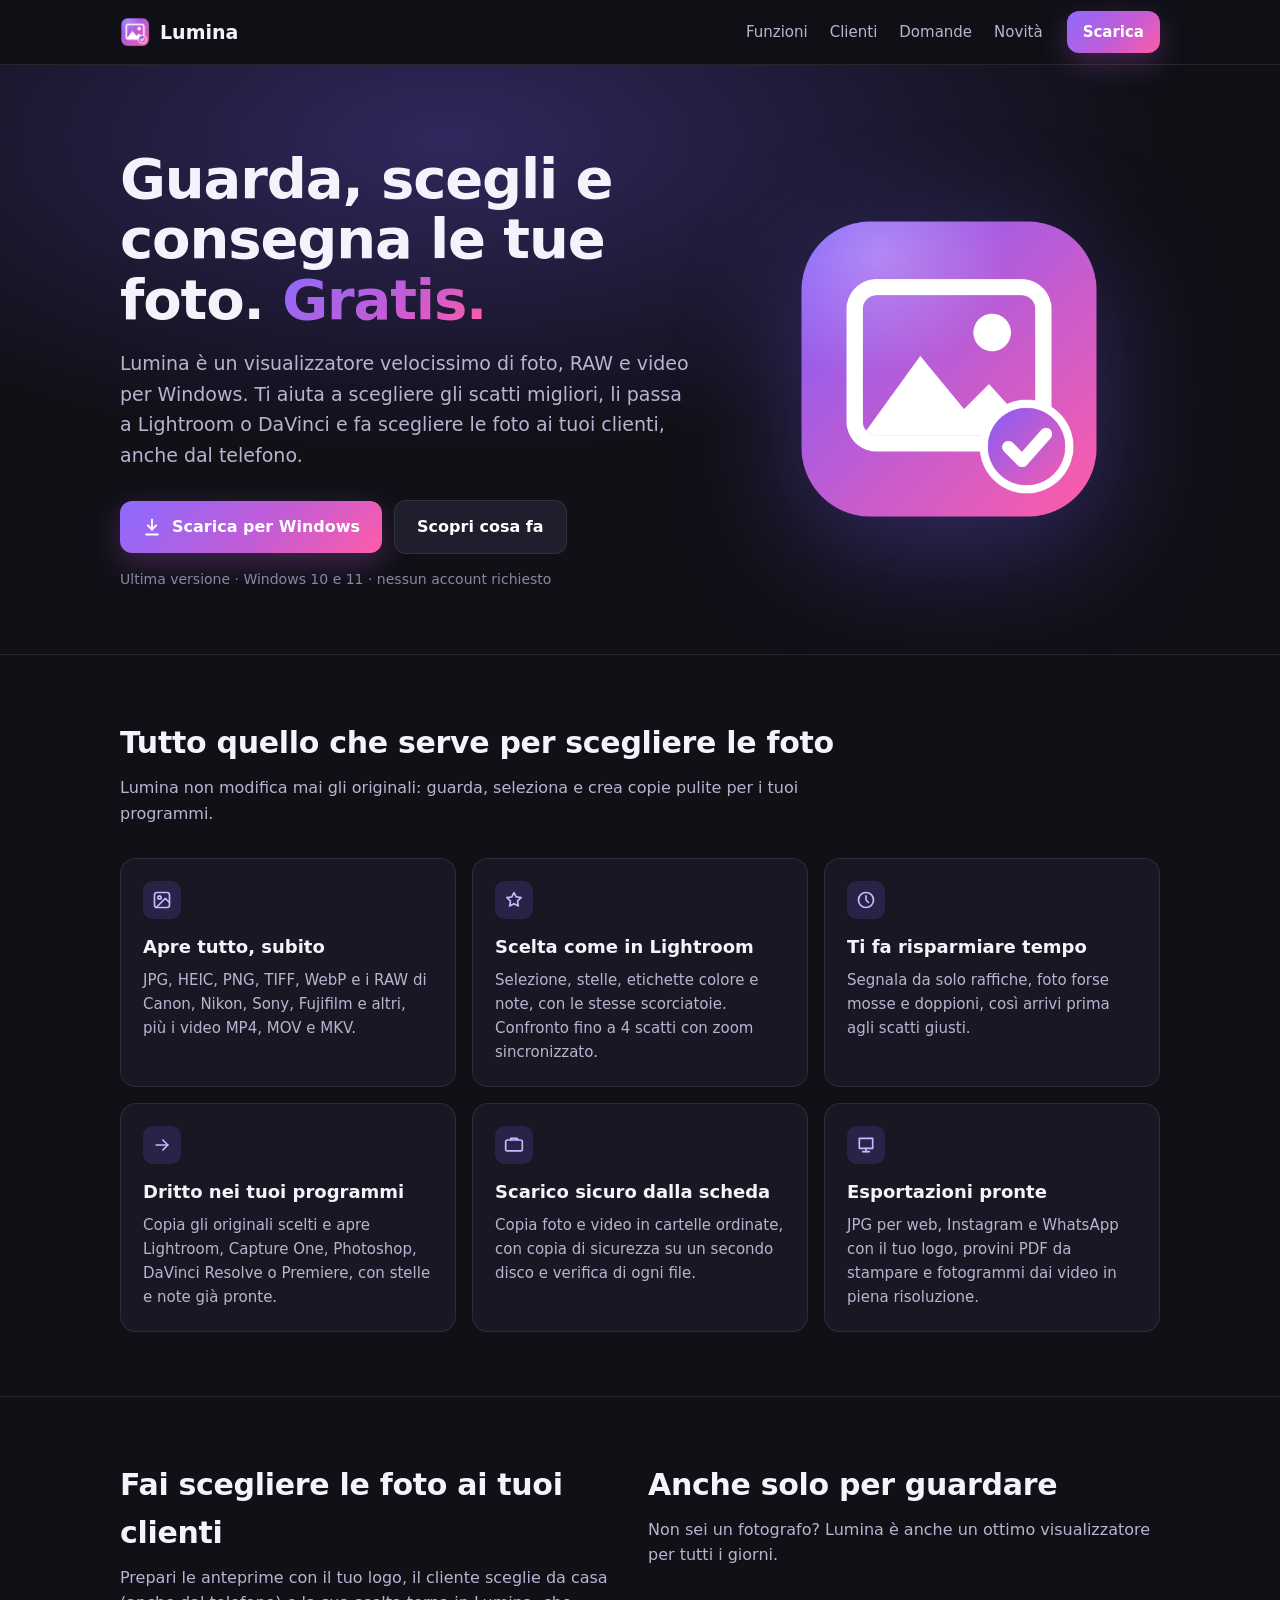
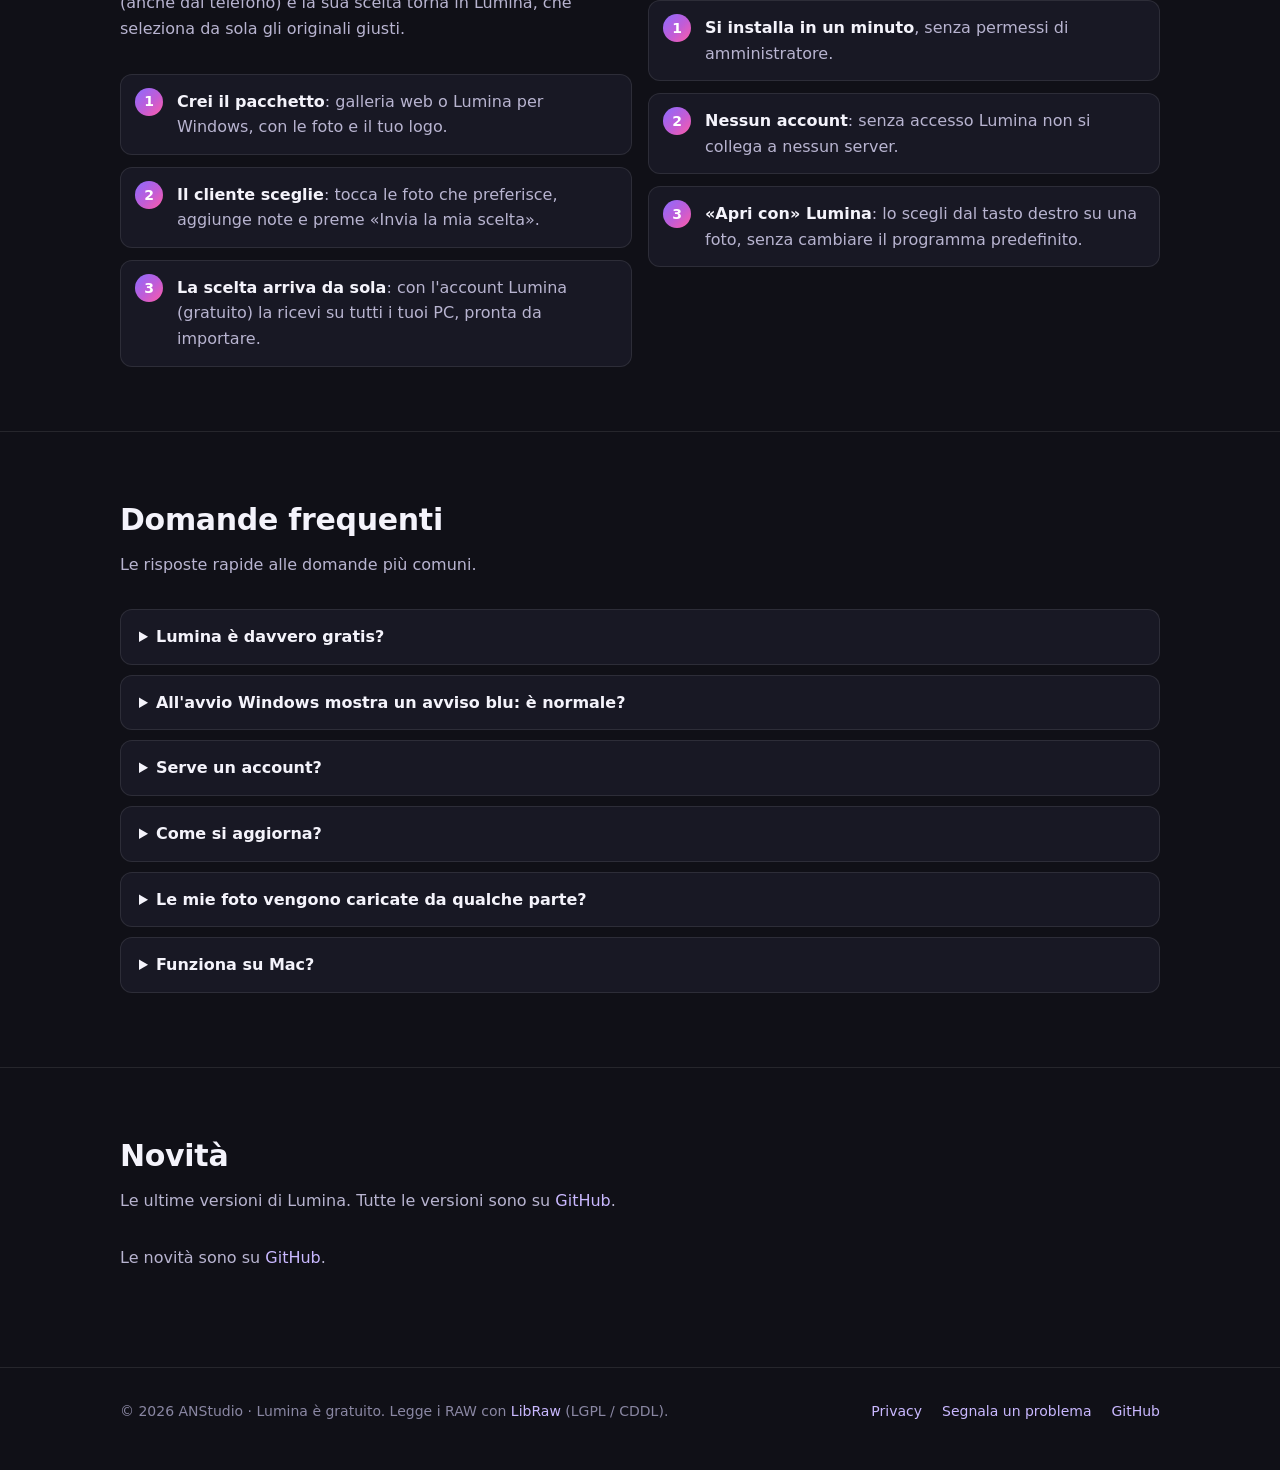
==== index.html @ ca0d3d72 "Sito di Lumina (GitHub Pages) e informativa privacy" ====
<!doctype html>
<html lang="it">
<head>
<meta charset="utf-8">
<meta name="viewport" content="width=device-width, initial-scale=1">
<title>Lumina · visualizzatore e selezione foto gratis per Windows</title>
<meta name="description" content="Lumina è un visualizzatore veloce di foto, RAW e video per Windows. Ti aiuta a scegliere gli scatti, li passa a Lightroom e DaVinci e fa scegliere le foto ai tuoi clienti. Gratis.">
<meta property="og:title" content="Lumina · guarda, scegli e consegna le tue foto">
<meta property="og:description" content="Visualizzatore veloce di foto, RAW e video per Windows, gratis. Pensato per i fotografi.">
<meta property="og:image" content="https://anstudiodev.github.io/Lumina/immagini/icona-256.png">
<link rel="icon" href="immagini/icona-32.png">
<link rel="apple-touch-icon" href="immagini/icona-180.png">
<link rel="stylesheet" href="stile.css">
</head>
<body>

<header class="top">
  <div class="wrap">
    <a class="brand" href="#"><img src="immagini/icona-256.png" alt="">Lumina</a>
    <nav class="menu">
      <a href="#funzioni">Funzioni</a>
      <a href="#clienti">Clienti</a>
      <a href="#domande">Domande</a>
      <a href="#novita">Novità</a>
    </nav>
    <a class="btn pri" href="https://github.com/ANStudioDev/Lumina/releases/latest/download/Lumina-setup.exe" style="padding:9px 16px;font-size:15px">Scarica</a>
  </div>
</header>

<div class="hero">
  <div class="wrap">
    <div>
      <h1>Guarda, scegli e consegna le tue foto. <span>Gratis.</span></h1>
      <p class="lead">Lumina è un visualizzatore velocissimo di foto, RAW e video per Windows. Ti aiuta a scegliere gli scatti migliori, li passa a Lightroom o DaVinci e fa scegliere le foto ai tuoi clienti, anche dal telefono.</p>
      <div class="cta">
        <a class="btn pri" href="https://github.com/ANStudioDev/Lumina/releases/latest/download/Lumina-setup.exe">
          <svg viewBox="0 0 24 24" fill="none" stroke="currentColor" stroke-width="2.2" stroke-linecap="round" stroke-linejoin="round"><path d="M12 3v12"/><path d="m7 10 5 5 5-5"/><path d="M5 21h14"/></svg>
          Scarica per Windows
        </a>
        <a class="btn" href="#funzioni">Scopri cosa fa</a>
      </div>
      <div class="meta"><span id="ver">Ultima versione</span> · Windows 10 e 11 · nessun account richiesto</div>
    </div>
    <div class="art"><img src="immagini/icona.png" alt="Icona di Lumina"></div>
  </div>
</div>

<section id="funzioni">
  <div class="wrap">
    <h2>Tutto quello che serve per scegliere le foto</h2>
    <p class="sub">Lumina non modifica mai gli originali: guarda, seleziona e crea copie pulite per i tuoi programmi.</p>
    <div class="grid">
      <div class="card">
        <div class="ic"><svg viewBox="0 0 24 24" fill="none" stroke-width="2" stroke-linecap="round" stroke-linejoin="round"><rect x="3" y="3" width="18" height="18" rx="3"/><circle cx="9" cy="9" r="2"/><path d="m21 15-5-5L5 21"/></svg></div>
        <h3>Apre tutto, subito</h3>
        <p>JPG, HEIC, PNG, TIFF, WebP e i RAW di Canon, Nikon, Sony, Fujifilm e altri, più i video MP4, MOV e MKV.</p>
      </div>
      <div class="card">
        <div class="ic"><svg viewBox="0 0 24 24" fill="none" stroke-width="2" stroke-linecap="round" stroke-linejoin="round"><path d="m12 3 2.6 5.3 5.9.9-4.3 4.1 1 5.8L12 16.4 6.8 19.1l1-5.8L3.5 9.2l5.9-.9z"/></svg></div>
        <h3>Scelta come in Lightroom</h3>
        <p>Selezione, stelle, etichette colore e note, con le stesse scorciatoie. Confronto fino a 4 scatti con zoom sincronizzato.</p>
      </div>
      <div class="card">
        <div class="ic"><svg viewBox="0 0 24 24" fill="none" stroke-width="2" stroke-linecap="round" stroke-linejoin="round"><circle cx="12" cy="12" r="9"/><path d="M12 7v5l3 3"/></svg></div>
        <h3>Ti fa risparmiare tempo</h3>
        <p>Segnala da solo raffiche, foto forse mosse e doppioni, così arrivi prima agli scatti giusti.</p>
      </div>
      <div class="card">
        <div class="ic"><svg viewBox="0 0 24 24" fill="none" stroke-width="2" stroke-linecap="round" stroke-linejoin="round"><path d="M5 12h14"/><path d="m13 6 6 6-6 6"/></svg></div>
        <h3>Dritto nei tuoi programmi</h3>
        <p>Copia gli originali scelti e apre Lightroom, Capture One, Photoshop, DaVinci Resolve o Premiere, con stelle e note già pronte.</p>
      </div>
      <div class="card">
        <div class="ic"><svg viewBox="0 0 24 24" fill="none" stroke-width="2" stroke-linecap="round" stroke-linejoin="round"><rect x="2" y="6" width="20" height="13" rx="2"/><path d="M8 6V4h8v2"/></svg></div>
        <h3>Scarico sicuro dalla scheda</h3>
        <p>Copia foto e video in cartelle ordinate, con copia di sicurezza su un secondo disco e verifica di ogni file.</p>
      </div>
      <div class="card">
        <div class="ic"><svg viewBox="0 0 24 24" fill="none" stroke-width="2" stroke-linecap="round" stroke-linejoin="round"><path d="M4 4h16v12H4z"/><path d="M8 20h8"/><path d="M12 16v4"/></svg></div>
        <h3>Esportazioni pronte</h3>
        <p>JPG per web, Instagram e WhatsApp con il tuo logo, provini PDF da stampare e fotogrammi dai video in piena risoluzione.</p>
      </div>
    </div>
  </div>
</section>

<section id="clienti">
  <div class="wrap two">
    <div>
      <h2>Fai scegliere le foto ai tuoi clienti</h2>
      <p class="sub">Prepari le anteprime con il tuo logo, il cliente sceglie da casa (anche dal telefono) e la sua scelta torna in Lumina, che seleziona da sola gli originali giusti.</p>
      <ol class="steps">
        <li><b>Crei il pacchetto</b>: galleria web o Lumina per Windows, con le foto e il tuo logo.</li>
        <li><b>Il cliente sceglie</b>: tocca le foto che preferisce, aggiunge note e preme «Invia la mia scelta».</li>
        <li><b>La scelta arriva da sola</b>: con l'account Lumina (gratuito) la ricevi su tutti i tuoi PC, pronta da importare.</li>
      </ol>
    </div>
    <div>
      <h2>Anche solo per guardare</h2>
      <p class="sub">Non sei un fotografo? Lumina è anche un ottimo visualizzatore per tutti i giorni.</p>
      <ol class="steps">
        <li><b>Si installa in un minuto</b>, senza permessi di amministratore.</li>
        <li><b>Nessun account</b>: senza accesso Lumina non si collega a nessun server.</li>
        <li><b>«Apri con» Lumina</b>: lo scegli dal tasto destro su una foto, senza cambiare il programma predefinito.</li>
      </ol>
    </div>
  </div>
</section>

<section id="domande">
  <div class="wrap">
    <h2>Domande frequenti</h2>
    <p class="sub">Le risposte rapide alle domande più comuni.</p>
    <details>
      <summary>Lumina è davvero gratis?</summary>
      <p>Sì, è gratuito, anche l'account per ricevere le scelte dei clienti. Non ci sono pubblicità.</p>
    </details>
    <details>
      <summary>All'avvio Windows mostra un avviso blu: è normale?</summary>
      <p>Sì: Lumina non è ancora firmato con un certificato e Windows avvisa per i programmi nuovi. Clicca «Ulteriori informazioni» e poi «Esegui comunque».</p>
    </details>
    <details>
      <summary>Serve un account?</summary>
      <p>No. L'account Lumina serve solo ai fotografi che vogliono ricevere da sola la scelta dei clienti, anche su più PC. Per guardare e scegliere foto non serve.</p>
    </details>
    <details>
      <summary>Come si aggiorna?</summary>
      <p>Da solo: quando esce una versione nuova Lumina te la propone, la scarica e si riapre aggiornato. Impostazioni e scelte restano come sono.</p>
    </details>
    <details>
      <summary>Le mie foto vengono caricate da qualche parte?</summary>
      <p>No. Le foto restano sul tuo PC. Con l'account viaggiano solo i nomi dei file scelti, le note e il nome del cliente. I dettagli sono nell'<a href="privacy.html">informativa privacy</a>.</p>
    </details>
    <details>
      <summary>Funziona su Mac?</summary>
      <p>Il programma è per Windows 10 e 11. La galleria web che mandi al cliente invece si apre su qualsiasi dispositivo, Mac e telefoni compresi.</p>
    </details>
  </div>
</section>

<section id="novita">
  <div class="wrap">
    <h2>Novità</h2>
    <p class="sub">Le ultime versioni di Lumina. Tutte le versioni sono su <a href="https://github.com/ANStudioDev/Lumina/releases">GitHub</a>.</p>
    <div id="releases"><p class="sub">Carico le novità…</p></div>
  </div>
</section>

<footer>
  <div class="wrap">
    <span>© 2026 ANStudio · Lumina è gratuito. Legge i RAW con <a href="https://www.libraw.org">LibRaw</a> (LGPL / CDDL).</span>
    <div class="links">
      <a href="privacy.html">Privacy</a>
      <a href="https://github.com/ANStudioDev/Lumina/issues">Segnala un problema</a>
      <a href="https://github.com/ANStudioDev/Lumina">GitHub</a>
    </div>
  </div>
</footer>

<script>
// versione e novità lette da GitHub: si aggiornano da sole a ogni nuova versione
(function () {
  function esc(s) { return s.replace(/[&<>"]/g, function (c) { return { "&": "&amp;", "<": "&lt;", ">": "&gt;", '"': "&quot;" }[c]; }); }
  function body(t) {
    t = (t || "").split(/\r?\n---/)[0].trim();   // l'impronta SHA256 in fondo non serve qui
    var out = "", list = false;
    t.split(/\r?\n/).forEach(function (l) {
      if (/^\s*[-*] /.test(l)) { if (!list) { out += "<ul>"; list = true; } out += "<li>" + esc(l.replace(/^\s*[-*] /, "")) + "</li>"; }
      else { if (list) { out += "</ul>"; list = false; } if (l.trim()) out += "<p>" + esc(l) + "</p>"; }
    });
    return out + (list ? "</ul>" : "");
  }
  fetch("https://api.github.com/repos/ANStudioDev/Lumina/releases?per_page=4")
    .then(function (r) { if (!r.ok) throw 0; return r.json(); })
    .then(function (rel) {
      rel = rel.filter(function (x) { return !x.draft && !x.prerelease; });
      if (!rel.length) throw 0;
      document.getElementById("ver").textContent = "Versione " + rel[0].tag_name.replace(/^v/, "");
      document.getElementById("releases").innerHTML = rel.map(function (x, i) {
        var d = new Date(x.published_at).toLocaleDateString("it-IT", { day: "numeric", month: "long", year: "numeric" });
        return '<div class="rel"><h3>' + esc(x.name || x.tag_name) + " <small>" + d + "</small>" + (i === 0 ? ' <span class="badge">ultima</span>' : "") + "</h3>" + body(x.body) + "</div>";
      }).join("");
    })
    .catch(function () {
      document.getElementById("releases").innerHTML = '<p class="sub">Le novità sono su <a href="https://github.com/ANStudioDev/Lumina/releases">GitHub</a>.</p>';
    });
})();
</script>
</body>
</html>
---- stile.css ----
/* Sito di Lumina (GitHub Pages) */
:root {
  --bg: #101017;
  --panel: #181824;
  --panel2: #1e1e2c;
  --line: rgba(255, 255, 255, .09);
  --text: #f4f3fb;
  --soft: #b8b4d0;
  --mute: #8a87a3;
  --violet: #7c5cff;
  --pink: #ff5ca8;
  --grad: linear-gradient(135deg, #8b6bff 0%, #c25cd6 55%, #ff5ca8 100%);
  --radius: 16px;
}
* { box-sizing: border-box; }
html { scroll-behavior: smooth; }
body {
  margin: 0;
  background: var(--bg);
  color: var(--text);
  font: 16px/1.6 "Segoe UI", system-ui, -apple-system, Roboto, Arial, sans-serif;
  -webkit-font-smoothing: antialiased;
}
a { color: #c9b8ff; text-decoration: none; }
a:hover { text-decoration: underline; }
.wrap { max-width: 1080px; margin: 0 auto; padding: 0 20px; }

/* intestazione */
header.top {
  position: sticky; top: 0; z-index: 10;
  background: rgba(16, 16, 23, .82);
  backdrop-filter: blur(10px);
  border-bottom: 1px solid var(--line);
}
header.top .wrap { display: flex; align-items: center; gap: 24px; height: 64px; }
.brand { display: flex; align-items: center; gap: 10px; color: var(--text); font-weight: 650; font-size: 19px; }
.brand:hover { text-decoration: none; }
.brand img { width: 30px; height: 30px; }
nav.menu { margin-left: auto; display: flex; gap: 22px; font-size: 15px; }
nav.menu a { color: var(--soft); }
nav.menu a:hover { color: var(--text); text-decoration: none; }

/* pulsanti */
.btn {
  display: inline-flex; align-items: center; gap: 10px;
  padding: 13px 22px; border-radius: 12px;
  font-weight: 600; font-size: 16px; color: #fff;
  border: 1px solid var(--line); background: var(--panel2);
}
.btn:hover { text-decoration: none; filter: brightness(1.12); }
.btn.pri { background: var(--grad); border: 0; box-shadow: 0 10px 30px rgba(194, 92, 214, .28); }
.btn svg { width: 20px; height: 20px; }

/* apertura */
.hero { padding: 84px 0 64px; position: relative; overflow: hidden; }
.hero::before {
  content: ""; position: absolute; inset: -40% 10% auto -20%; height: 620px;
  background: radial-gradient(closest-side, rgba(124, 92, 255, .30), transparent);
  pointer-events: none;
}
.hero .wrap { position: relative; display: grid; grid-template-columns: 1.15fr .85fr; gap: 48px; align-items: center; }
.hero h1 { font-size: clamp(36px, 5vw, 56px); line-height: 1.08; margin: 0 0 18px; letter-spacing: -.02em; }
.hero h1 span { background: var(--grad); -webkit-background-clip: text; background-clip: text; color: transparent; }
.hero p.lead { font-size: 19px; color: var(--soft); margin: 0 0 30px; max-width: 34em; }
.cta { display: flex; flex-wrap: wrap; gap: 12px; align-items: center; }
.meta { margin-top: 14px; color: var(--mute); font-size: 14px; }
.hero .art { display: flex; justify-content: center; }
.hero .art img { width: min(320px, 70vw); filter: drop-shadow(0 30px 60px rgba(124, 92, 255, .35)); }

/* sezioni */
section { padding: 64px 0; border-top: 1px solid var(--line); }
section h2 { font-size: 30px; margin: 0 0 8px; letter-spacing: -.01em; }
section p.sub { color: var(--soft); margin: 0 0 32px; max-width: 46em; }
.grid { display: grid; grid-template-columns: repeat(3, 1fr); gap: 16px; }
.card { background: var(--panel); border: 1px solid var(--line); border-radius: var(--radius); padding: 22px; }
.card h3 { margin: 0 0 6px; font-size: 18px; }
.card p { margin: 0; color: var(--soft); font-size: 15px; }
.card .ic { width: 38px; height: 38px; border-radius: 10px; background: rgba(124, 92, 255, .16); display: grid; place-items: center; margin-bottom: 14px; }
.card .ic svg { width: 20px; height: 20px; stroke: #c9b8ff; }

.two { display: grid; grid-template-columns: 1fr 1fr; gap: 16px; }
.steps { counter-reset: s; list-style: none; padding: 0; margin: 0; display: grid; gap: 12px; }
.steps li { counter-increment: s; background: var(--panel); border: 1px solid var(--line); border-radius: 12px; padding: 14px 16px 14px 56px; position: relative; color: var(--soft); }
.steps li b { color: var(--text); }
.steps li::before {
  content: counter(s); position: absolute; left: 14px; top: 13px;
  width: 28px; height: 28px; border-radius: 50%; background: var(--grad);
  display: grid; place-items: center; font-weight: 700; color: #fff; font-size: 14px;
}

/* domande */
details { background: var(--panel); border: 1px solid var(--line); border-radius: 12px; padding: 14px 18px; margin-bottom: 10px; }
details summary { cursor: pointer; font-weight: 600; }
details p { color: var(--soft); margin: 10px 0 2px; }

/* novità */
.rel { background: var(--panel); border: 1px solid var(--line); border-radius: 12px; padding: 18px 20px; margin-bottom: 12px; }
.rel h3 { margin: 0; font-size: 18px; display: flex; gap: 12px; align-items: baseline; flex-wrap: wrap; }
.rel h3 small { color: var(--mute); font-weight: 400; font-size: 14px; }
.rel .badge { font-size: 12px; padding: 2px 8px; border-radius: 99px; background: rgba(124, 92, 255, .2); color: #d9ccff; }
.rel ul { margin: 10px 0 0; padding-left: 20px; color: var(--soft); }
.rel p { margin: 10px 0 0; color: var(--soft); }

/* pagine di testo (privacy) */
.doc { max-width: 780px; padding: 56px 20px 80px; }
.doc h1 { font-size: 36px; margin: 0 0 6px; }
.doc h2 { font-size: 22px; margin: 36px 0 8px; }
.doc p, .doc li { color: var(--soft); }
.doc table { width: 100%; border-collapse: collapse; margin: 12px 0; font-size: 15px; }
.doc th, .doc td { border: 1px solid var(--line); padding: 10px 12px; text-align: left; vertical-align: top; }
.doc th { background: var(--panel2); color: var(--text); }
.doc td { color: var(--soft); }
.note { background: rgba(255, 176, 32, .1); border: 1px solid rgba(255, 176, 32, .35); color: #ffe2a8; border-radius: 12px; padding: 12px 16px; }

/* piè di pagina */
footer { border-top: 1px solid var(--line); padding: 32px 0 48px; color: var(--mute); font-size: 14px; }
footer .wrap { display: flex; flex-wrap: wrap; gap: 14px 28px; align-items: center; }
footer .links { display: flex; gap: 20px; flex-wrap: wrap; margin-left: auto; }

@media (max-width: 860px) {
  .hero .wrap { grid-template-columns: 1fr; }
  .hero .art { order: -1; }
  .hero .art img { width: 160px; }
  .grid { grid-template-columns: 1fr 1fr; }
  .two { grid-template-columns: 1fr; }
  nav.menu { display: none; }
  header.top .btn { margin-left: auto; }
}
@media (max-width: 560px) {
  .grid { grid-template-columns: 1fr; }
  .hero { padding-top: 48px; }
}
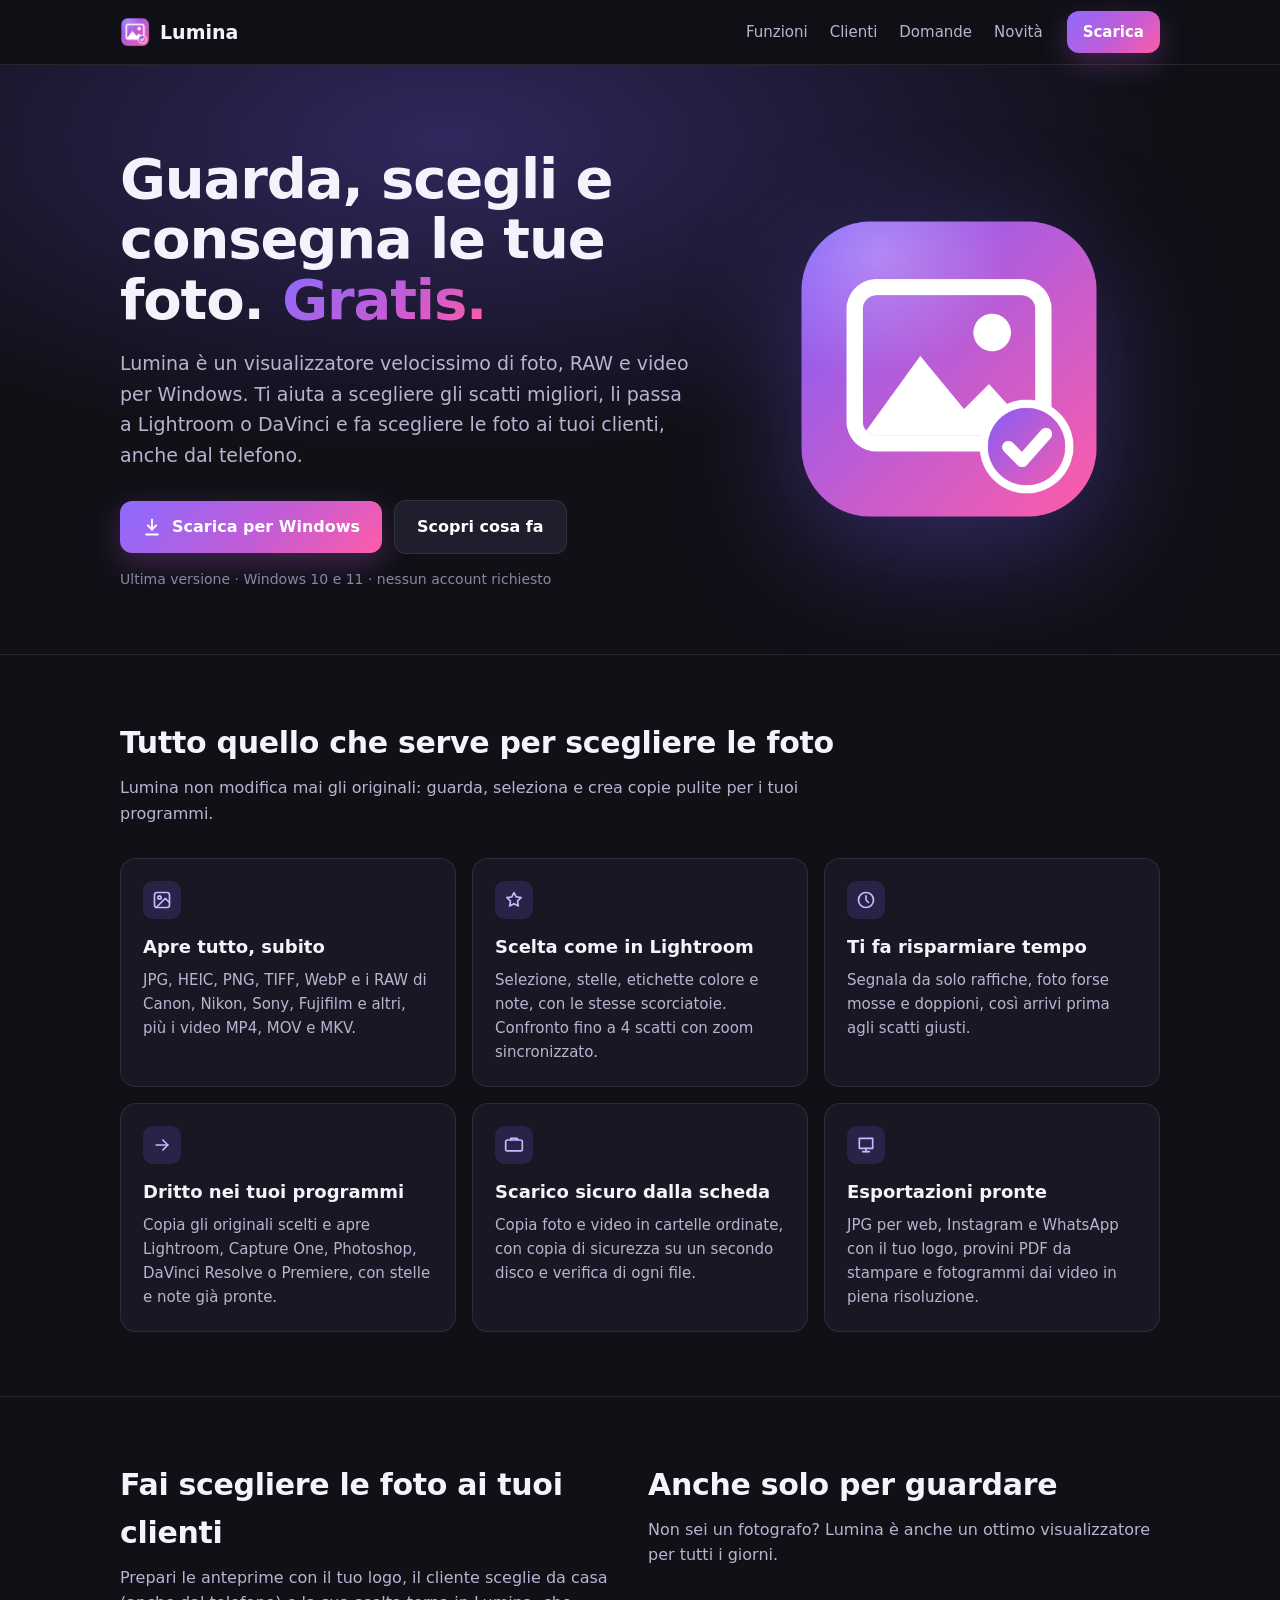
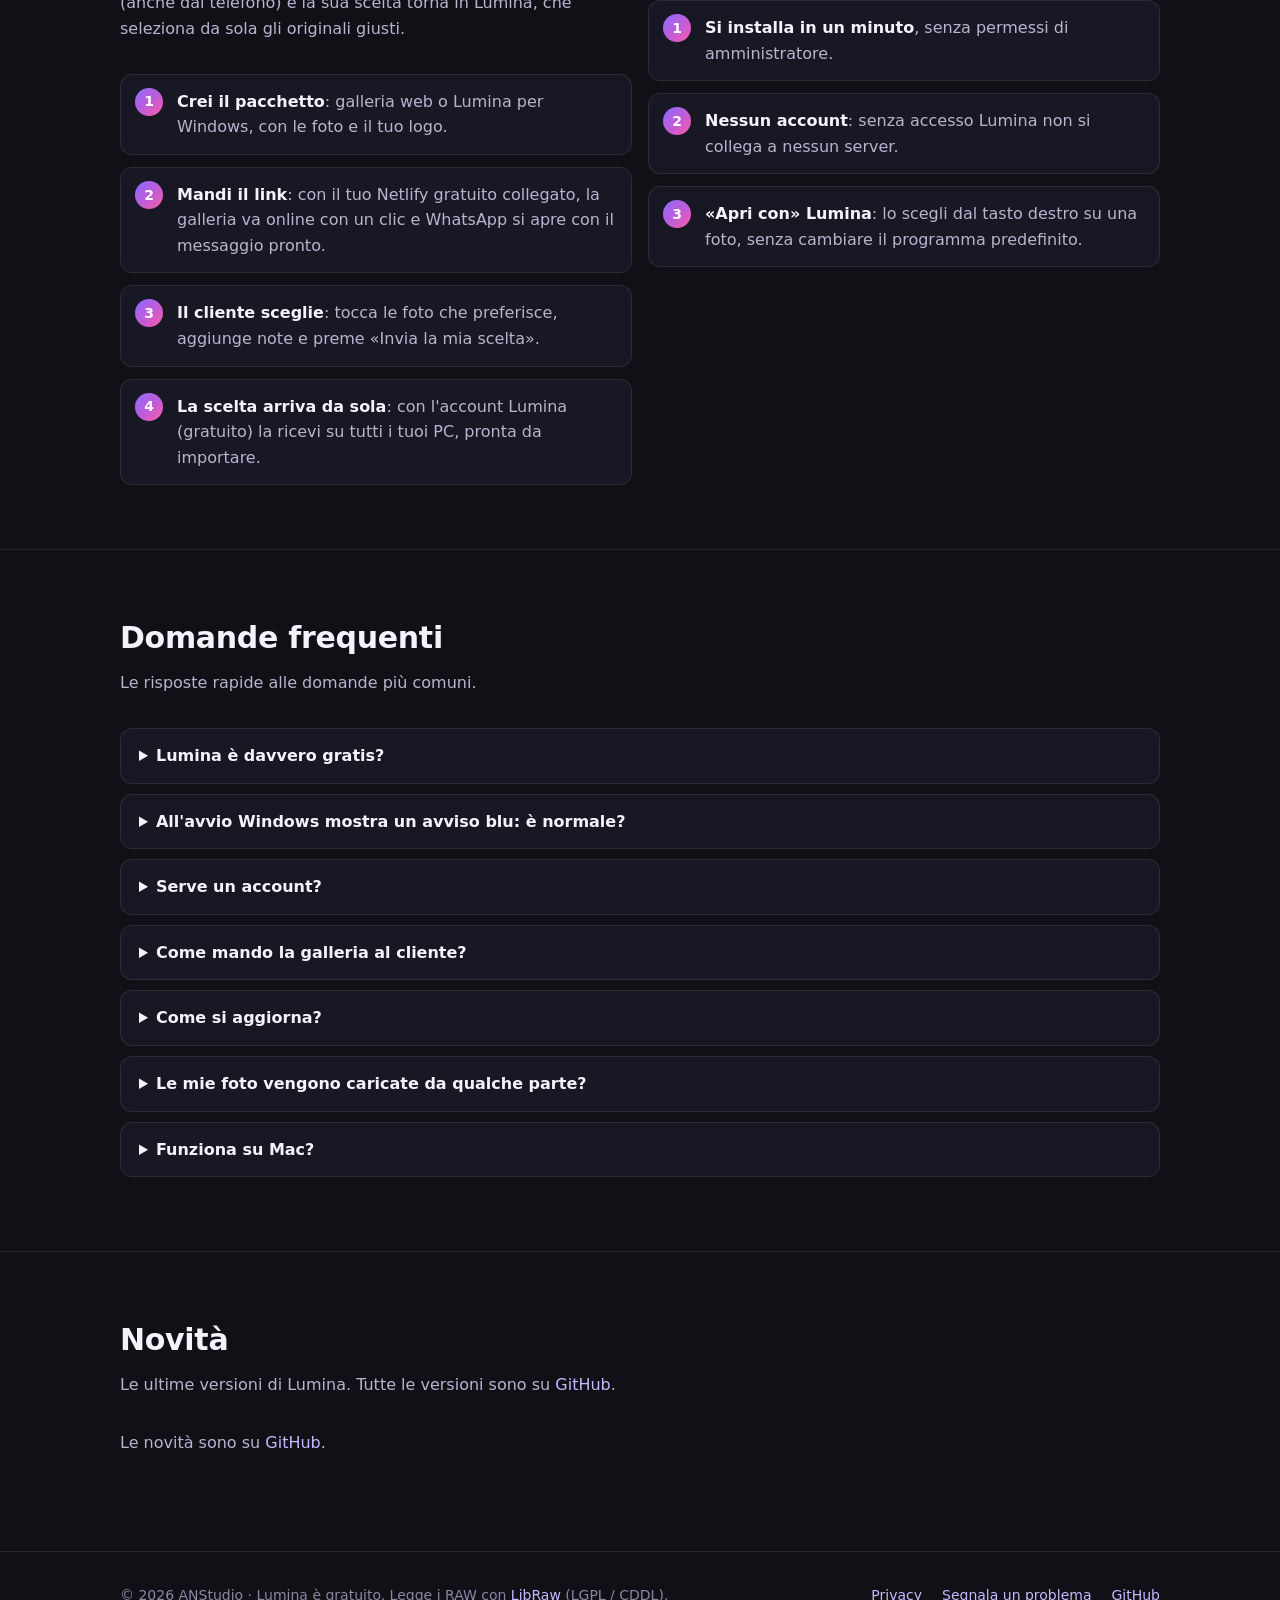
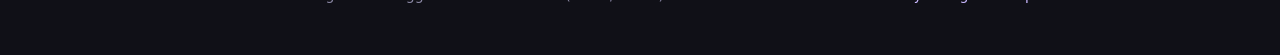
==== commit 8ccc0edd: "Sito: galleria online con Netlify" ====
--- a/index.html
+++ b/index.html
@@ -91,6 +91,7 @@
       <p class="sub">Prepari le anteprime con il tuo logo, il cliente sceglie da casa (anche dal telefono) e la sua scelta torna in Lumina, che seleziona da sola gli originali giusti.</p>
       <ol class="steps">
         <li><b>Crei il pacchetto</b>: galleria web o Lumina per Windows, con le foto e il tuo logo.</li>
+        <li><b>Mandi il link</b>: con il tuo Netlify gratuito collegato, la galleria va online con un clic e WhatsApp si apre con il messaggio pronto.</li>
         <li><b>Il cliente sceglie</b>: tocca le foto che preferisce, aggiunge note e preme «Invia la mia scelta».</li>
         <li><b>La scelta arriva da sola</b>: con l'account Lumina (gratuito) la ricevi su tutti i tuoi PC, pronta da importare.</li>
       </ol>
@@ -122,6 +123,10 @@
     <details>
       <summary>Serve un account?</summary>
       <p>No. L'account Lumina serve solo ai fotografi che vogliono ricevere da sola la scelta dei clienti, anche su più PC. Per guardare e scegliere foto non serve.</p>
+    </details>
+    <details>
+      <summary>Come mando la galleria al cliente?</summary>
+      <p>Collega una volta il tuo account Netlify gratuito (Impostazioni › Galleria online): quando crei una galleria web, Lumina la mette online e ti dà il link da mandare su WhatsApp o per email. La galleria si cancella da sola qualche giorno dopo la scelta del cliente, o quando premi «Chiudi galleria». Le foto vanno sul tuo Netlify, non su server di Lumina.</p>
     </details>
     <details>
       <summary>Come si aggiorna?</summary>
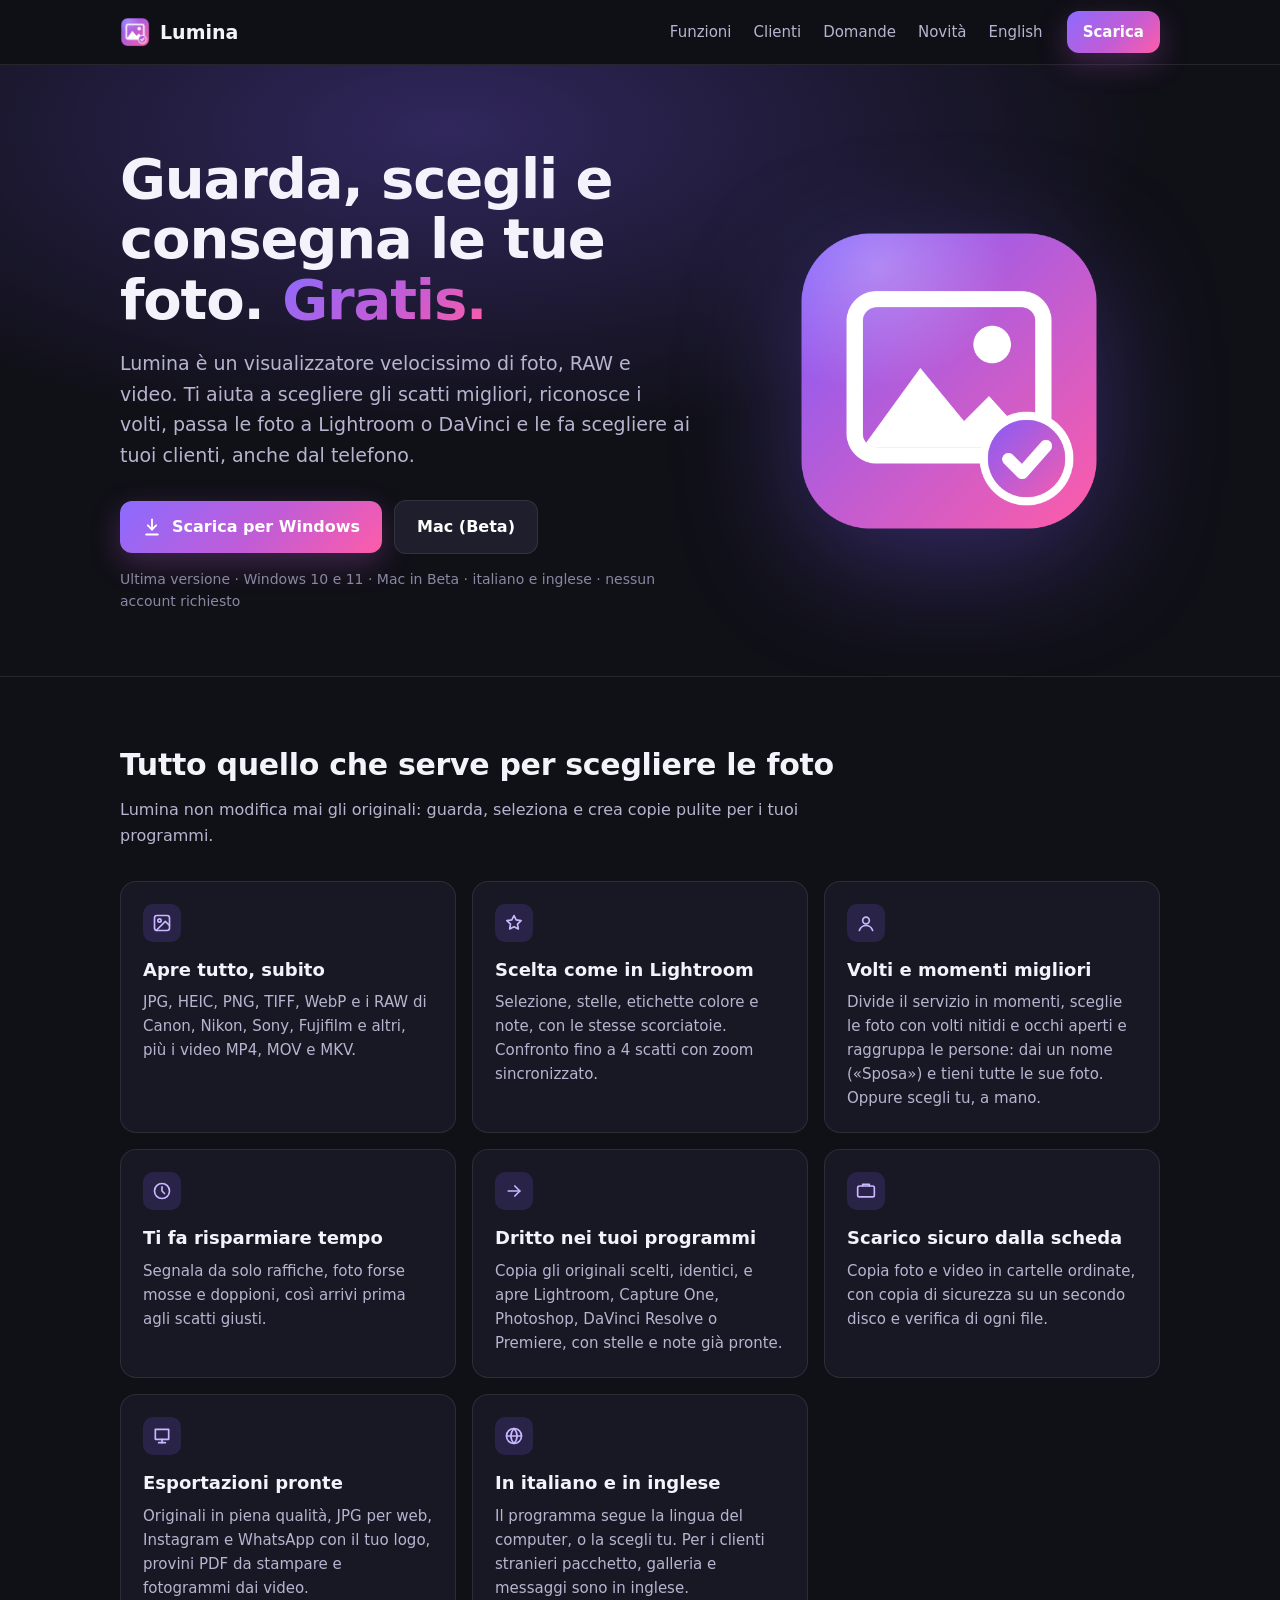
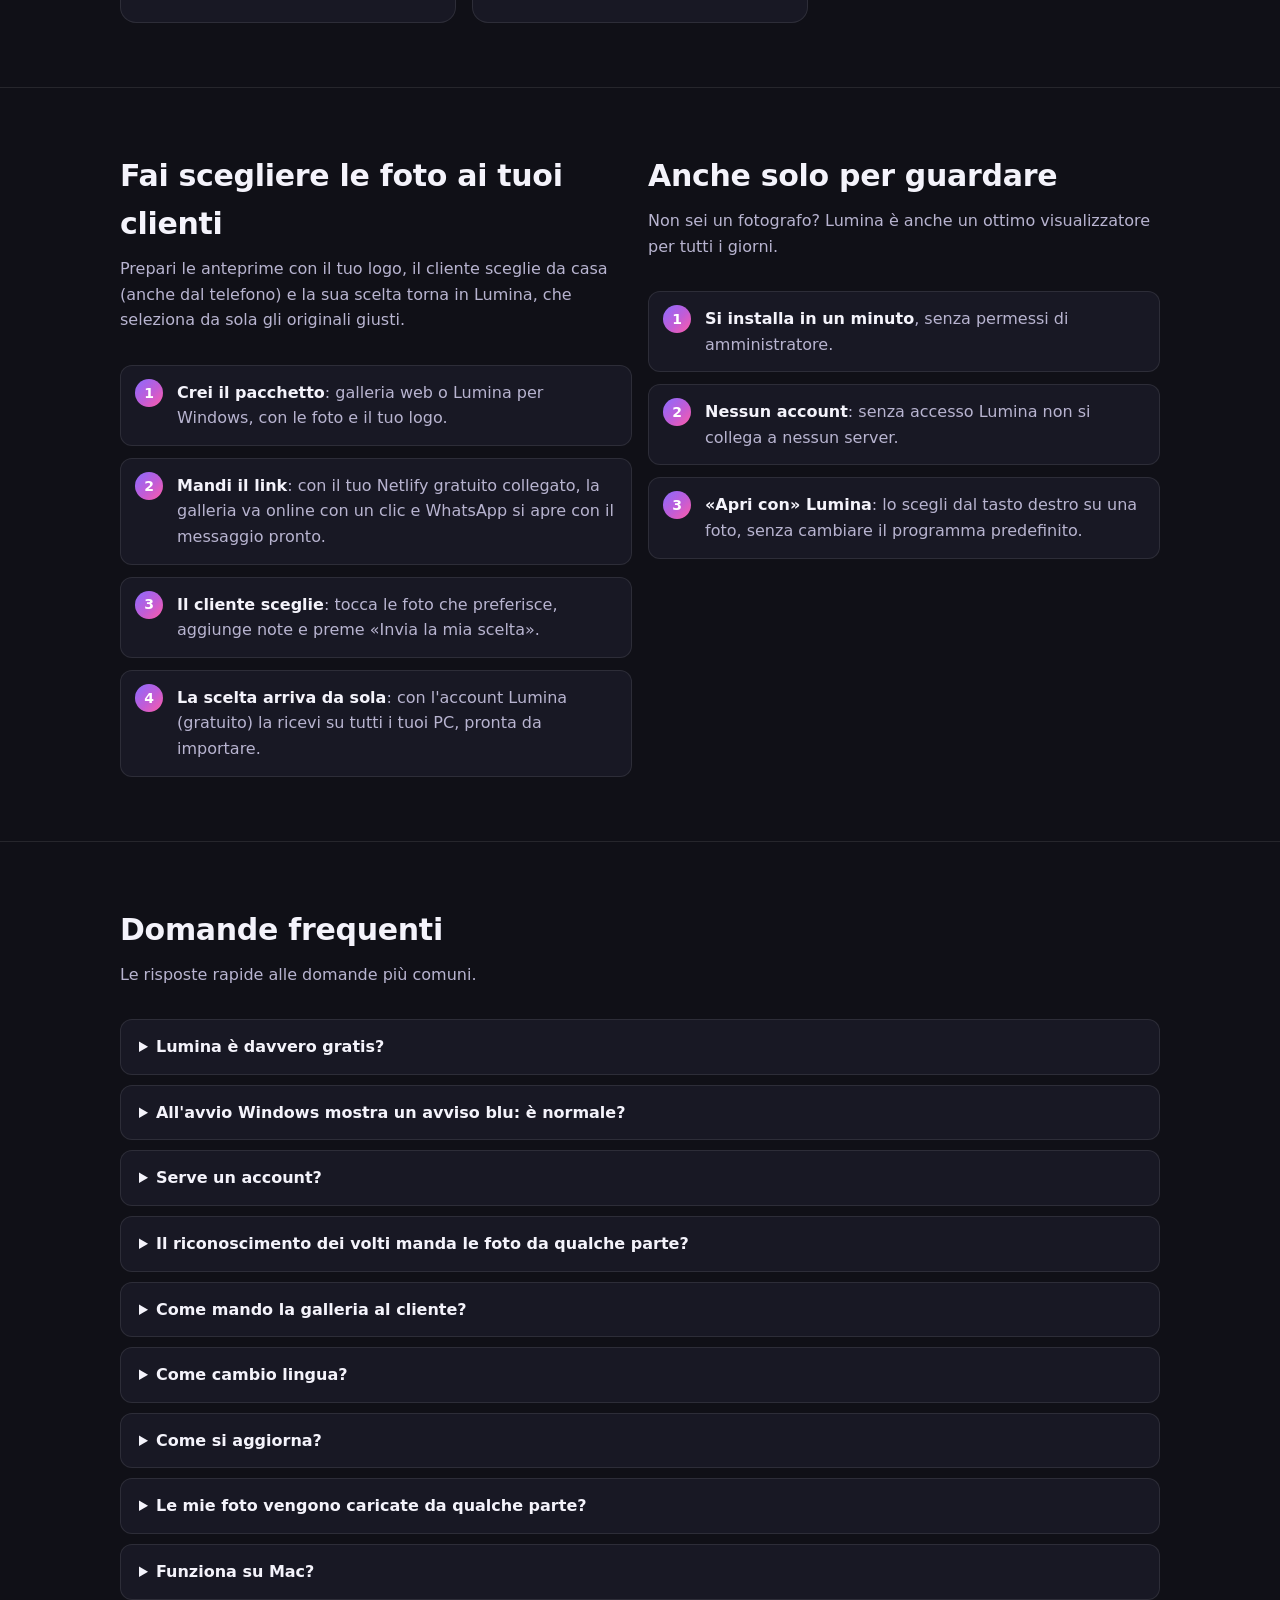
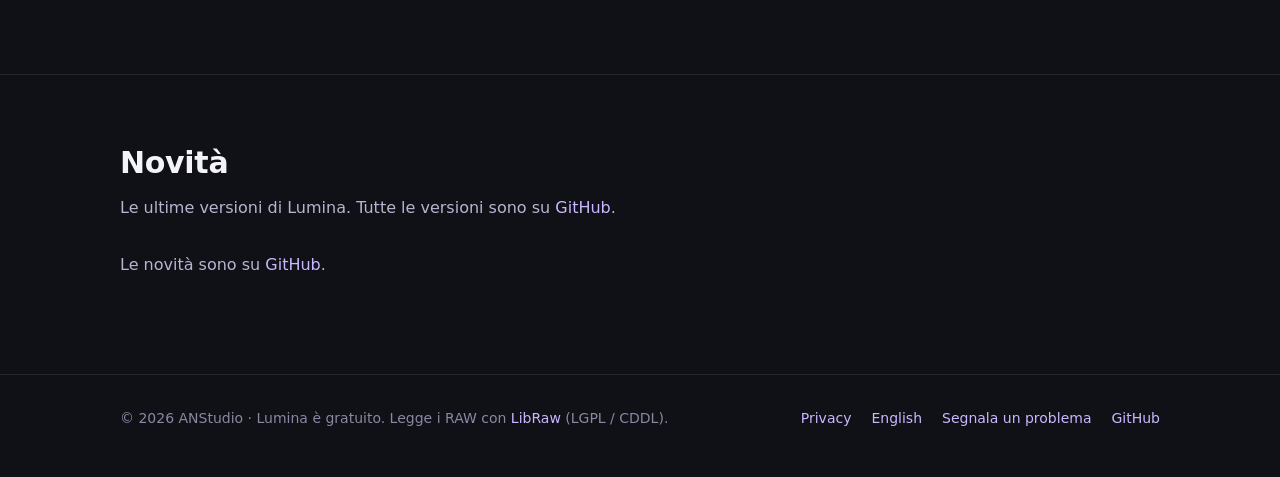
==== commit 7b0a495f: "Sito in italiano e inglese, Lumina per Mac in Beta, volti e scelta a mano Co-Authored-By: Claude Opu" ====
--- a/index.html
+++ b/index.html
@@ -3,11 +3,13 @@
 <head>
 <meta charset="utf-8">
 <meta name="viewport" content="width=device-width, initial-scale=1">
-<title>Lumina · visualizzatore e selezione foto gratis per Windows</title>
-<meta name="description" content="Lumina è un visualizzatore veloce di foto, RAW e video per Windows. Ti aiuta a scegliere gli scatti, li passa a Lightroom e DaVinci e fa scegliere le foto ai tuoi clienti. Gratis.">
+<title>Lumina · visualizzatore e selezione foto gratis per Windows e Mac</title>
+<meta name="description" content="Lumina è un visualizzatore veloce di foto, RAW e video per Windows (e Mac in Beta). Ti aiuta a scegliere gli scatti, riconosce i volti, li passa a Lightroom e DaVinci e fa scegliere le foto ai tuoi clienti. Gratis.">
 <meta property="og:title" content="Lumina · guarda, scegli e consegna le tue foto">
-<meta property="og:description" content="Visualizzatore veloce di foto, RAW e video per Windows, gratis. Pensato per i fotografi.">
+<meta property="og:description" content="Visualizzatore veloce di foto, RAW e video per Windows e Mac, gratis. Pensato per i fotografi.">
 <meta property="og:image" content="https://anstudiodev.github.io/Lumina/immagini/icona-256.png">
+<link rel="alternate" hreflang="it" href="https://anstudiodev.github.io/Lumina/">
+<link rel="alternate" hreflang="en" href="https://anstudiodev.github.io/Lumina/en.html">
 <link rel="icon" href="immagini/icona-32.png">
 <link rel="apple-touch-icon" href="immagini/icona-180.png">
 <link rel="stylesheet" href="stile.css">
@@ -22,6 +24,7 @@
       <a href="#clienti">Clienti</a>
       <a href="#domande">Domande</a>
       <a href="#novita">Novità</a>
+      <a href="en.html" lang="en" hreflang="en">English</a>
     </nav>
     <a class="btn pri" href="https://github.com/ANStudioDev/Lumina/releases/latest/download/Lumina-setup.exe" style="padding:9px 16px;font-size:15px">Scarica</a>
   </div>
@@ -31,15 +34,15 @@
   <div class="wrap">
     <div>
       <h1>Guarda, scegli e consegna le tue foto. <span>Gratis.</span></h1>
-      <p class="lead">Lumina è un visualizzatore velocissimo di foto, RAW e video per Windows. Ti aiuta a scegliere gli scatti migliori, li passa a Lightroom o DaVinci e fa scegliere le foto ai tuoi clienti, anche dal telefono.</p>
+      <p class="lead">Lumina è un visualizzatore velocissimo di foto, RAW e video. Ti aiuta a scegliere gli scatti migliori, riconosce i volti, passa le foto a Lightroom o DaVinci e le fa scegliere ai tuoi clienti, anche dal telefono.</p>
       <div class="cta">
         <a class="btn pri" href="https://github.com/ANStudioDev/Lumina/releases/latest/download/Lumina-setup.exe">
           <svg viewBox="0 0 24 24" fill="none" stroke="currentColor" stroke-width="2.2" stroke-linecap="round" stroke-linejoin="round"><path d="M12 3v12"/><path d="m7 10 5 5 5-5"/><path d="M5 21h14"/></svg>
           Scarica per Windows
         </a>
-        <a class="btn" href="#funzioni">Scopri cosa fa</a>
+        <a class="btn" id="macdl" href="https://github.com/ANStudioDev/Lumina/releases">Mac (Beta)</a>
       </div>
-      <div class="meta"><span id="ver">Ultima versione</span> · Windows 10 e 11 · nessun account richiesto</div>
+      <div class="meta"><span id="ver">Ultima versione</span> · Windows 10 e 11 · Mac in Beta · italiano e inglese · nessun account richiesto</div>
     </div>
     <div class="art"><img src="immagini/icona.png" alt="Icona di Lumina"></div>
   </div>
@@ -61,6 +64,11 @@
         <p>Selezione, stelle, etichette colore e note, con le stesse scorciatoie. Confronto fino a 4 scatti con zoom sincronizzato.</p>
       </div>
       <div class="card">
+        <div class="ic"><svg viewBox="0 0 24 24" fill="none" stroke-width="2" stroke-linecap="round" stroke-linejoin="round"><circle cx="12" cy="9" r="4"/><path d="M4 21c1.5-4 4.5-6 8-6s6.5 2 8 6"/></svg></div>
+        <h3>Volti e momenti migliori</h3>
+        <p>Divide il servizio in momenti, sceglie le foto con volti nitidi e occhi aperti e raggruppa le persone: dai un nome («Sposa») e tieni tutte le sue foto. Oppure scegli tu, a mano.</p>
+      </div>
+      <div class="card">
         <div class="ic"><svg viewBox="0 0 24 24" fill="none" stroke-width="2" stroke-linecap="round" stroke-linejoin="round"><circle cx="12" cy="12" r="9"/><path d="M12 7v5l3 3"/></svg></div>
         <h3>Ti fa risparmiare tempo</h3>
         <p>Segnala da solo raffiche, foto forse mosse e doppioni, così arrivi prima agli scatti giusti.</p>
@@ -68,7 +76,7 @@
       <div class="card">
         <div class="ic"><svg viewBox="0 0 24 24" fill="none" stroke-width="2" stroke-linecap="round" stroke-linejoin="round"><path d="M5 12h14"/><path d="m13 6 6 6-6 6"/></svg></div>
         <h3>Dritto nei tuoi programmi</h3>
-        <p>Copia gli originali scelti e apre Lightroom, Capture One, Photoshop, DaVinci Resolve o Premiere, con stelle e note già pronte.</p>
+        <p>Copia gli originali scelti, identici, e apre Lightroom, Capture One, Photoshop, DaVinci Resolve o Premiere, con stelle e note già pronte.</p>
       </div>
       <div class="card">
         <div class="ic"><svg viewBox="0 0 24 24" fill="none" stroke-width="2" stroke-linecap="round" stroke-linejoin="round"><rect x="2" y="6" width="20" height="13" rx="2"/><path d="M8 6V4h8v2"/></svg></div>
@@ -78,7 +86,12 @@
       <div class="card">
         <div class="ic"><svg viewBox="0 0 24 24" fill="none" stroke-width="2" stroke-linecap="round" stroke-linejoin="round"><path d="M4 4h16v12H4z"/><path d="M8 20h8"/><path d="M12 16v4"/></svg></div>
         <h3>Esportazioni pronte</h3>
-        <p>JPG per web, Instagram e WhatsApp con il tuo logo, provini PDF da stampare e fotogrammi dai video in piena risoluzione.</p>
+        <p>Originali in piena qualità, JPG per web, Instagram e WhatsApp con il tuo logo, provini PDF da stampare e fotogrammi dai video.</p>
+      </div>
+      <div class="card">
+        <div class="ic"><svg viewBox="0 0 24 24" fill="none" stroke-width="2" stroke-linecap="round" stroke-linejoin="round"><circle cx="12" cy="12" r="9"/><path d="M3 12h18"/><path d="M12 3c2.5 2.7 3.7 5.7 3.7 9s-1.2 6.3-3.7 9c-2.5-2.7-3.7-5.7-3.7-9S9.5 5.7 12 3z"/></svg></div>
+        <h3>In italiano e in inglese</h3>
+        <p>Il programma segue la lingua del computer, o la scegli tu. Per i clienti stranieri pacchetto, galleria e messaggi sono in inglese.</p>
       </div>
     </div>
   </div>
@@ -125,8 +138,16 @@
       <p>No. L'account Lumina serve solo ai fotografi che vogliono ricevere da sola la scelta dei clienti, anche su più PC. Per guardare e scegliere foto non serve.</p>
     </details>
     <details>
+      <summary>Il riconoscimento dei volti manda le foto da qualche parte?</summary>
+      <p>No. I volti vengono analizzati sul tuo computer, senza internet. I nomi che dai alle persone restano nella cartella dei dati di Lumina.</p>
+    </details>
+    <details>
       <summary>Come mando la galleria al cliente?</summary>
       <p>Collega una volta il tuo account Netlify gratuito (Impostazioni › Galleria online): quando crei una galleria web, Lumina la mette online e ti dà il link da mandare su WhatsApp o per email. La galleria si cancella da sola qualche giorno dopo la scelta del cliente, o quando premi «Chiudi galleria». Le foto vanno sul tuo Netlify, non su server di Lumina.</p>
+    </details>
+    <details>
+      <summary>Come cambio lingua?</summary>
+      <p>Impostazioni › Informazioni › Lingua: Automatica (segue il computer), Italiano o English. Per un cliente straniero attiva «Cliente straniero» in Impostazioni › Pacchetto cliente.</p>
     </details>
     <details>
       <summary>Come si aggiorna?</summary>
@@ -138,7 +159,7 @@
     </details>
     <details>
       <summary>Funziona su Mac?</summary>
-      <p>Il programma è per Windows 10 e 11. La galleria web che mandi al cliente invece si apre su qualsiasi dispositivo, Mac e telefoni compresi.</p>
+      <p>Sì, in Beta: Lumina per Mac (Apple Silicon e Intel, macOS 13 o più recente) ha già visualizzatore, scelta, momenti con i volti ed esportazioni. Pacchetto cliente, account e scarico dalla scheda arriveranno. Alla prima apertura macOS avvisa perché l'app non è firmata da Apple: tasto destro sull'app › Apri. La galleria web che mandi al cliente si apre su qualsiasi dispositivo.</p>
     </details>
   </div>
 </section>
@@ -156,40 +177,14 @@
     <span>© 2026 ANStudio · Lumina è gratuito. Legge i RAW con <a href="https://www.libraw.org">LibRaw</a> (LGPL / CDDL).</span>
     <div class="links">
       <a href="privacy.html">Privacy</a>
+      <a href="en.html" lang="en">English</a>
       <a href="https://github.com/ANStudioDev/Lumina/issues">Segnala un problema</a>
       <a href="https://github.com/ANStudioDev/Lumina">GitHub</a>
     </div>
   </div>
 </footer>
 
-<script>
-// versione e novità lette da GitHub: si aggiornano da sole a ogni nuova versione
-(function () {
-  function esc(s) { return s.replace(/[&<>"]/g, function (c) { return { "&": "&amp;", "<": "&lt;", ">": "&gt;", '"': "&quot;" }[c]; }); }
-  function body(t) {
-    t = (t || "").split(/\r?\n---/)[0].trim();   // l'impronta SHA256 in fondo non serve qui
-    var out = "", list = false;
-    t.split(/\r?\n/).forEach(function (l) {
-      if (/^\s*[-*] /.test(l)) { if (!list) { out += "<ul>"; list = true; } out += "<li>" + esc(l.replace(/^\s*[-*] /, "")) + "</li>"; }
-      else { if (list) { out += "</ul>"; list = false; } if (l.trim()) out += "<p>" + esc(l) + "</p>"; }
-    });
-    return out + (list ? "</ul>" : "");
-  }
-  fetch("https://api.github.com/repos/ANStudioDev/Lumina/releases?per_page=4")
-    .then(function (r) { if (!r.ok) throw 0; return r.json(); })
-    .then(function (rel) {
-      rel = rel.filter(function (x) { return !x.draft && !x.prerelease; });
-      if (!rel.length) throw 0;
-      document.getElementById("ver").textContent = "Versione " + rel[0].tag_name.replace(/^v/, "");
-      document.getElementById("releases").innerHTML = rel.map(function (x, i) {
-        var d = new Date(x.published_at).toLocaleDateString("it-IT", { day: "numeric", month: "long", year: "numeric" });
-        return '<div class="rel"><h3>' + esc(x.name || x.tag_name) + " <small>" + d + "</small>" + (i === 0 ? ' <span class="badge">ultima</span>' : "") + "</h3>" + body(x.body) + "</div>";
-      }).join("");
-    })
-    .catch(function () {
-      document.getElementById("releases").innerHTML = '<p class="sub">Le novità sono su <a href="https://github.com/ANStudioDev/Lumina/releases">GitHub</a>.</p>';
-    });
-})();
-</script>
+<script src="novita.js"></script>
+<script>luminaNovita("it");</script>
 </body>
 </html>
